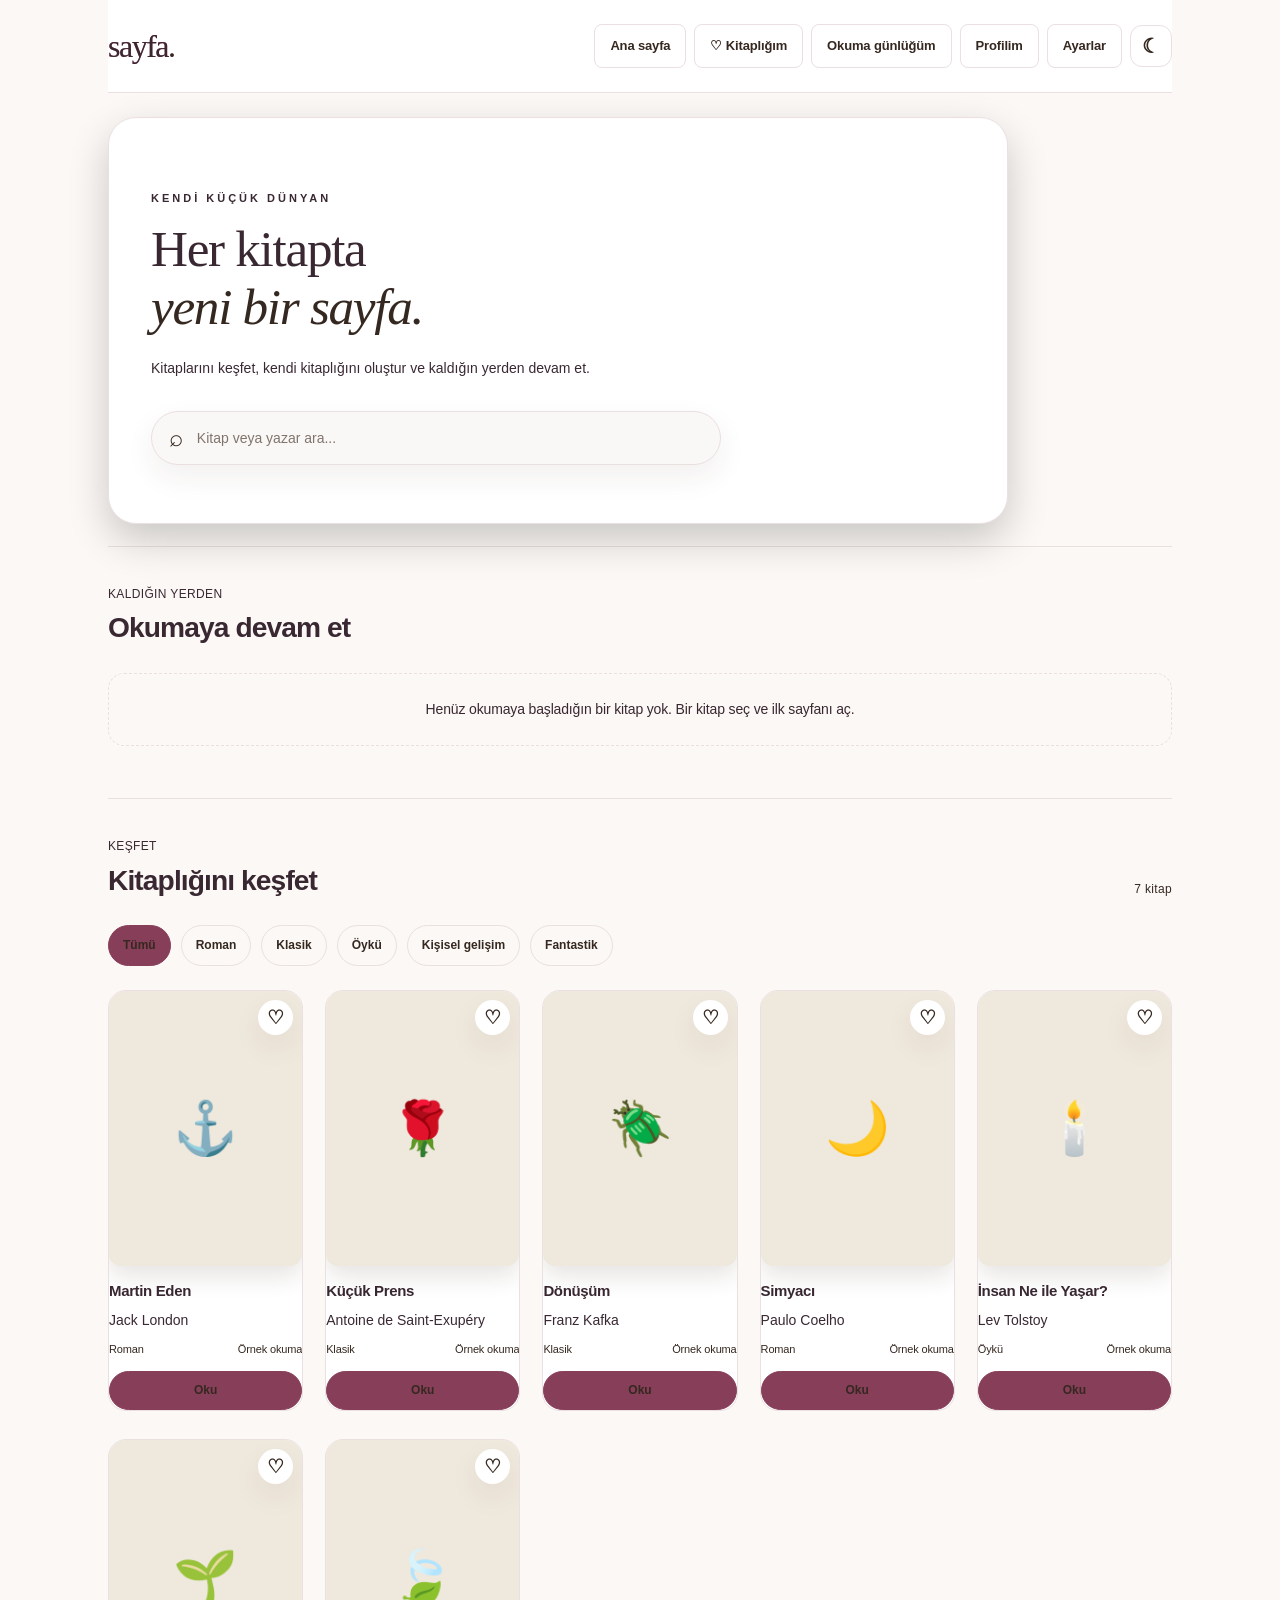
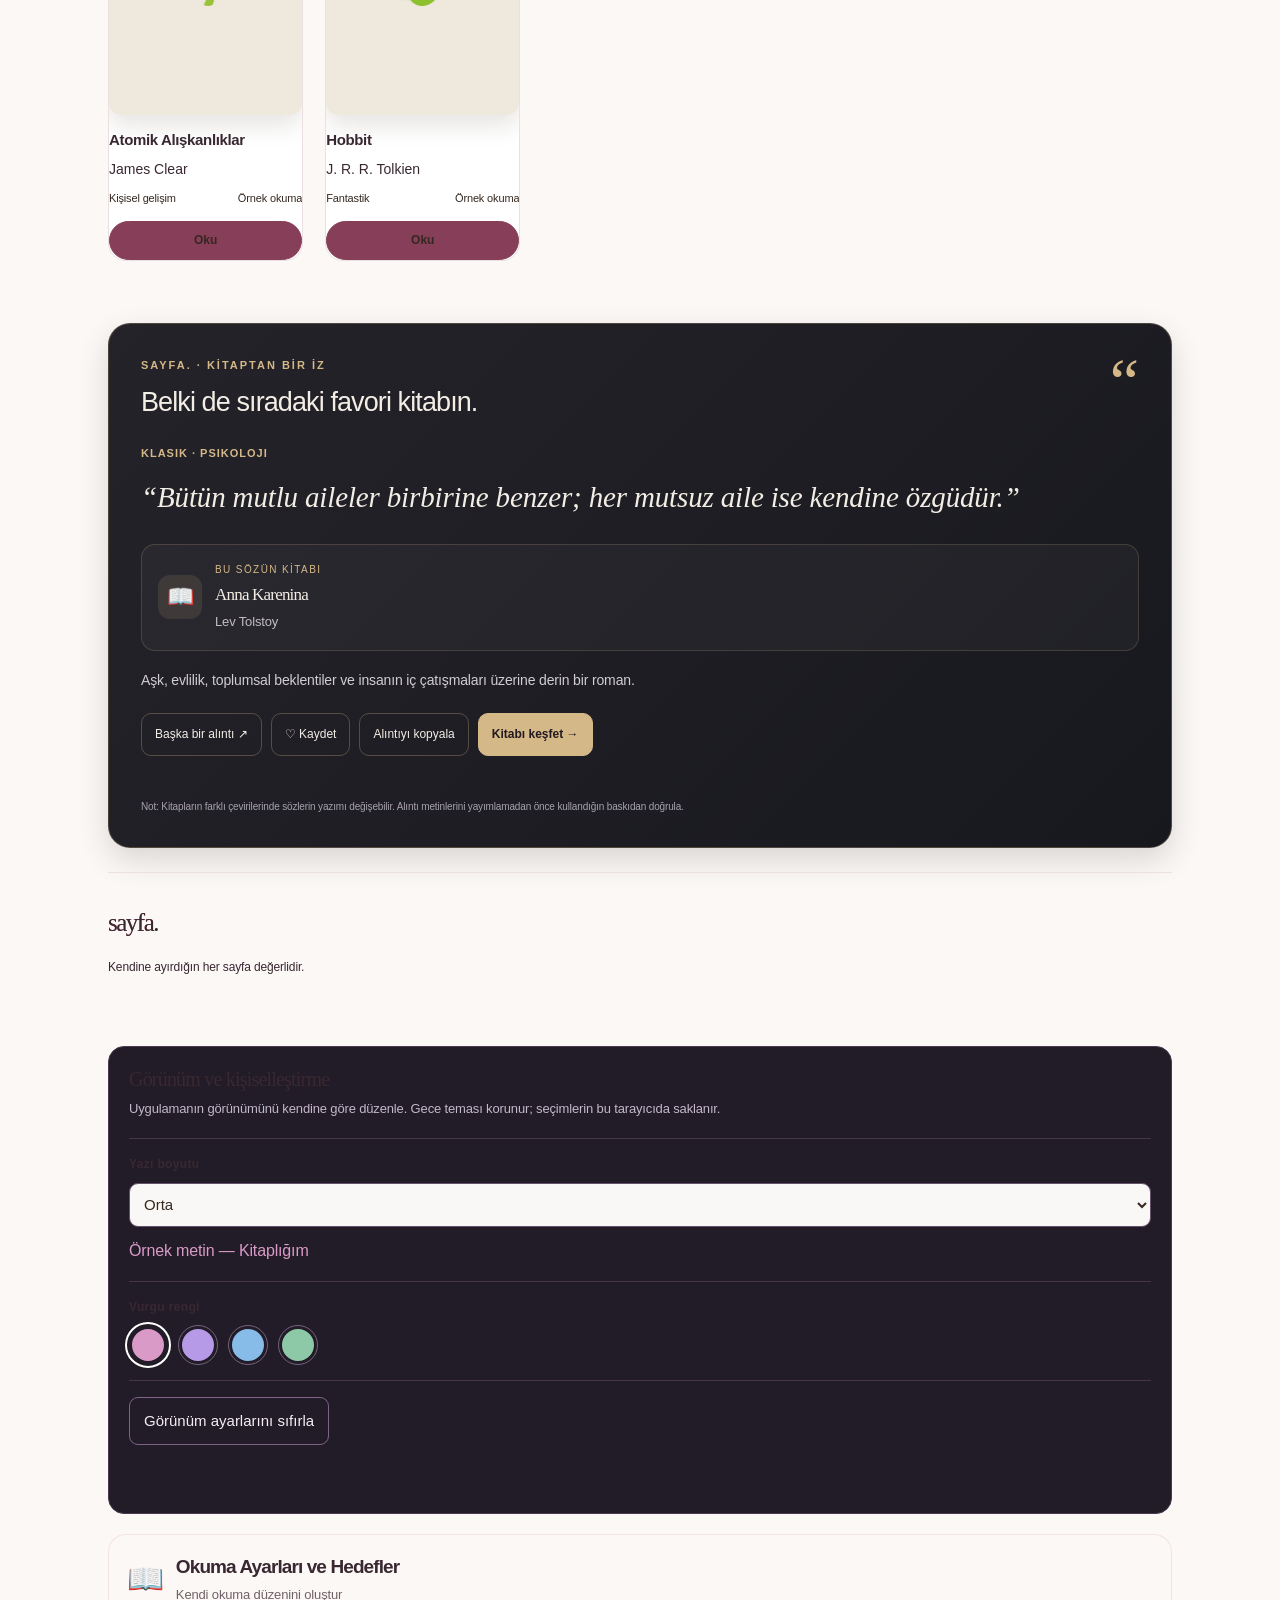
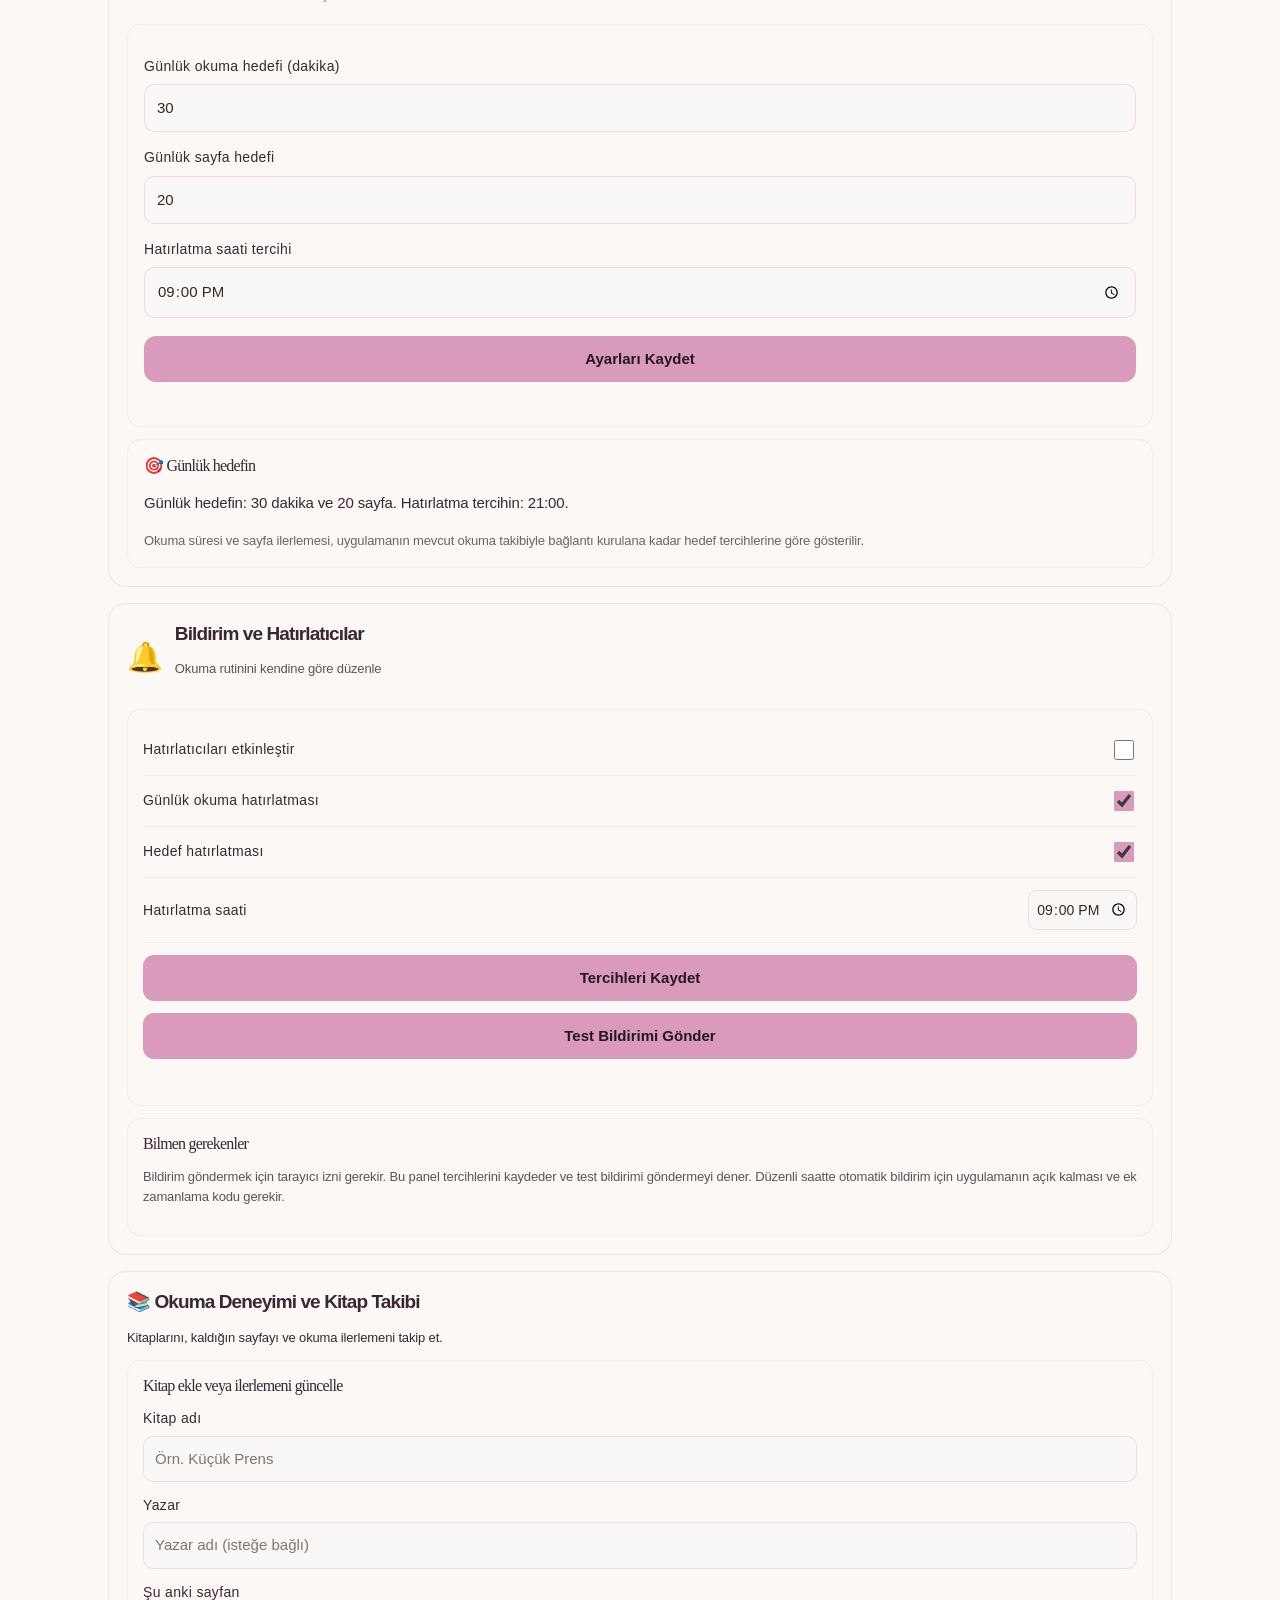
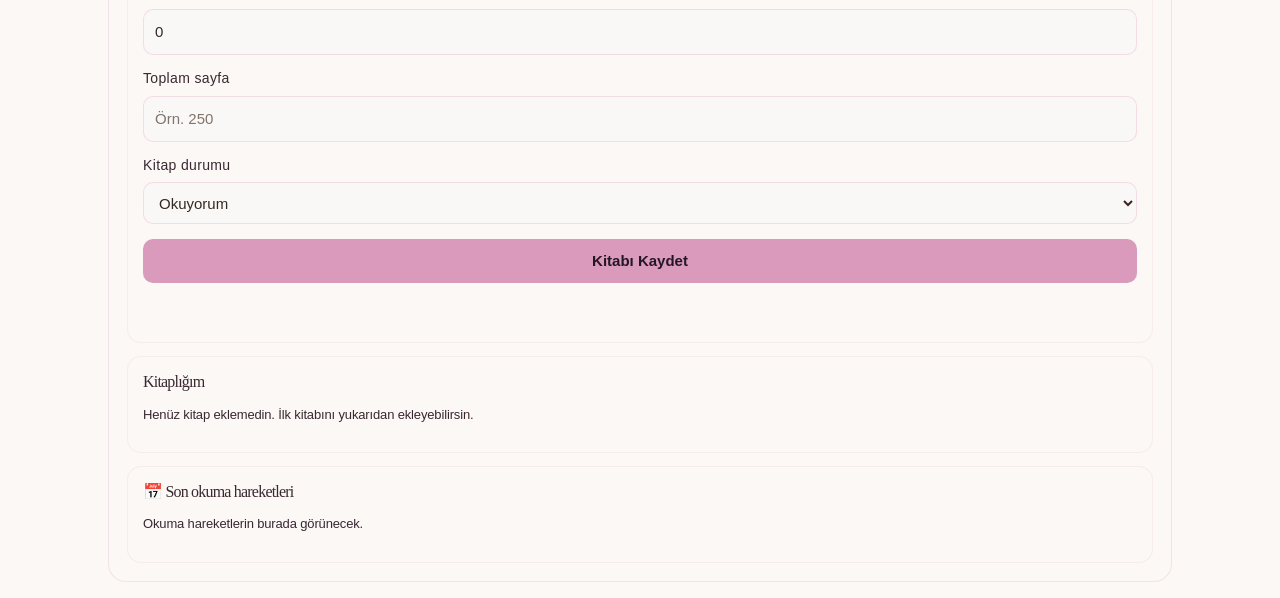
==== index.html @ 79b7ca57 "Add files via upload" ====
<!DOCTYPE html>
<html lang="en">

  <head>
    <meta charset="UTF-8">
    <title>Untitled</title>
    <link rel="stylesheet" href="./style.css">

  </head>
    
  <body>
  <div class="app">
  <header class="topbar">
    <a class="logo" href="#" onclick="showHome(); return false;">sayfa<span>.</span></a>
    
<div class="header-actions">
  <button id="homeTab" class="nav-btn" type="button">Ana sayfa</button>
  <button id="savedTab" class="nav-btn" type="button">♡ Kitaplığım</button>
  <button id="journalTab" class="nav-btn" type="button">Okuma günlüğüm</button>
  <button id="profileTab" class="nav-btn" type="button">Profilim</button>
  <button id="settingsTab" class="nav-btn" type="button">Ayarlar</button>
  <button id="themeToggle" class="icon-btn" type="button" aria-label="Tema değiştir">☾</button>
</div>

  </header>

  <main id="homeScreen">
    <section class="hero">
      <p class="eyebrow">KENDİ KÜÇÜK DÜNYAN</p>
      <h1>Her kitapta<br><span>yeni bir sayfa.</span></h1>
      <p class="hero-text">Kitaplarını keşfet, kendi kitaplığını oluştur ve kaldığın yerden devam et.</p>

      <div class="search-wrap">
        <span>⌕</span>
        <input id="searchInput" type="search" placeholder="Kitap veya yazar ara..." />
      </div>
    </section>

    <section id="continueSection" class="section">
      <div class="section-heading">
        <div>
          <p class="eyebrow">KALDIĞIN YERDEN</p>
          <h2>Okumaya devam et</h2>
        </div>
      </div>
      <div id="continueBooks" class="book-grid"></div>
      <p id="continueEmpty" class="empty-note">Henüz okumaya başladığın bir kitap yok. Bir kitap seç ve ilk sayfanı aç.</p>
    </section>

    <section id="addSection" class="section">
      <div class="section-heading">
        <div>
          <p class="eyebrow">SENİN KİTAPLIĞIN</p>
          <h2>Yeni kitap ekle</h2>
        </div>
      </div>

      <form id="addBookForm" class="add-form">
        <div class="form-row">
          <label>
            Kitap adı *
            <input id="bookTitle" name="title" required maxlength="120" placeholder="Örn. Küçük Prens" />
          </label>
          <label>
            Yazar *
            <input id="bookAuthor" name="author" required maxlength="100" placeholder="Yazarın adı" />
          </label>
        </div>

        <div class="form-row">
          <label>
            Tür
            <select id="bookCategory" name="category">
              <option value="Roman">Roman</option>
              <option value="Klasik">Klasik</option>
              <option value="Kişisel gelişim">Kişisel gelişim</option>
              <option value="Felsefe">Felsefe</option>
              <option value="Fantastik">Fantastik</option>
              <option value="Öykü">Öykü</option>
              <option value="Diğer">Diğer</option>
            </select>
          </label>
          <label>
            Kapak görseli bağlantısı (isteğe bağlı)
            <input id="bookCover" name="cover" type="url" placeholder="https://..." />
          </label>
        </div>

        <label class="file-label">
          Kitap dosyası (PDF veya EPUB)
          <input id="bookFile" name="file" type="file" accept=".pdf,.epub,application/pdf,application/epub+zip" />
          <span class="file-help">Dosya eklemezsen kitabı örnek okuma ekranıyla kullanabilirsin.</span>
        </label>

        <button class="primary-btn" type="submit">＋ Kitabımı ekle</button>
        <p id="formMessage" class="form-message" role="status"></p>
      </form>
    </section>

    <section class="section">
      <div class="section-heading">
        <div>
          <p class="eyebrow" id="catalogEyebrow">KEŞFET</p>
          <h2 id="catalogTitle">Kitaplığını keşfet</h2>
        </div>
        <span id="bookCount" class="count-label">0 kitap</span>
      </div>
      <div id="categories" class="category-list"></div>
      <div id="bookGrid" class="book-grid"></div>
      <p id="noResults" class="empty-note hidden">Bu aramaya uygun kitap bulamadım.</p>
    </section>
  </main>

  <section id="readerScreen" class="reader-screen hidden">
    <div class="reader-top">
      <button id="backHome" class="text-btn" type="button">← Kitaplığa dön</button>
      <button id="readerFavorite" class="icon-btn" type="button" aria-label="Favorilere ekle">♡</button>
    </div>

    <div class="reader-heading">
      <p id="readerAuthor" class="eyebrow"></p>
      <h1 id="readerTitle">Kitap adı</h1>
      <p id="readerStatus" class="reader-status">Okumaya hazırsın.</p>
    </div>

    <div id="sampleReader" class="sample-reader">
      <p class="eyebrow">OKUMA ALANI</p>
      <p id="sampleText">Kendi hikâyenin ilk sayfasına hoş geldin.</p>
    </div>

    <div id="pdfReader" class="pdf-reader hidden">
      <div class="pdf-toolbar">
        <button id="pdfPrev" class="reader-control" type="button">← Önceki</button>
        <span>Sayfa <strong id="pdfPageNumber">1</strong> / <strong id="pdfPageTotal">1</strong></span>
        <button id="pdfNext" class="reader-control" type="button">Sonraki →</button>
      </div>
      <div id="pdfCanvasWrap" class="pdf-canvas-wrap">
        <canvas id="pdfCanvas"></canvas>
      </div>
    </div>

    <div id="epubReader" class="epub-reader hidden">
      <div id="epubViewer"></div>
      <div class="epub-controls">
        <button id="epubPrev" class="reader-control" type="button">← Önceki</button>
        <button id="epubNext" class="reader-control" type="button">Sonraki →</button>
      </div>
    </div>

    <div id="sampleControls" class="sample-controls">
      <button id="samplePrev" class="reader-control" type="button">← Önceki sayfa</button>
      <span id="samplePageLabel">Sayfa 1</span>
      <button id="sampleNext" class="reader-control" type="button">Sonraki sayfa →</button>
    </div>

    <p class="reader-footnote">Okuma ilerlemen bu tarayıcıda otomatik kaydedilir.</p>
  </section>

  <footer class="footer">
    <a class="logo" href="#" onclick="showHome(); return false;">sayfa<span>.</span></a>
    <p>Kendine ayırdığın her sayfa değerlidir.</p>
  </footer>
</div>

<script src="https://cdnjs.cloudflare.com/ajax/libs/pdf.js/3.11.174/pdf.min.js"></script>
<script src="https://cdn.jsdelivr.net/npm/epubjs/dist/epub.min.js"></script>
    <script  src="./script.js"></script>

  </body>
  
</html>
---- style.css ----
:root {
  --bg: #f8f5ef;
  --surface: #fffdf9;
  --surface-alt: #efe8dd;
  --text: #342b26;
  --muted: #83766c;
  --accent: #9a6549;
  --accent-dark: #754831;
  --border: #e5dbcf;
  --shadow: 0 12px 30px rgba(66, 44, 30, .07);
}

body.dark {
  --bg: #211e1c;
  --surface: #2c2825;
  --surface-alt: #39322d;
  --text: #f4ece3;
  --muted: #b7a89b;
  --accent: #d5a17d;
  --accent-dark: #efc09c;
  --border: #494039;
  --shadow: 0 12px 30px rgba(0, 0, 0, .15);
}

* {
  box-sizing: border-box;
}

html {
  scroll-behavior: smooth;
}

body {
  margin: 0;
  background: var(--bg);
  color: var(--text);
  font-family: Inter, -apple-system, BlinkMacSystemFont, "Segoe UI", sans-serif;
  transition: background .2s, color .2s;
}

button, input, select {
  font: inherit;
}

button {
  cursor: pointer;
}

button:focus-visible, input:focus-visible, select:focus-visible {
  outline: 2px solid var(--accent);
  outline-offset: 3px;
}

.app {
  width: min(1120px, 100%);
  margin: 0 auto;
  padding: 0 28px;
}

.topbar {
  min-height: 82px;
  display: flex;
  justify-content: space-between;
  align-items: center;
  border-bottom: 1px solid var(--border);
}

.logo {
  color: var(--text);
  text-decoration: none;
  font-family: Georgia, serif;
  font-weight: 700;
  font-size: 31px;
  letter-spacing: -1.5px;
}

.logo span {
  color: var(--accent);
}

.header-actions {
  display: flex;
  align-items: center;
  gap: 10px;
}

.nav-btn, .icon-btn, .text-btn, .reader-control {
  border: 1px solid var(--border);
  color: var(--text);
  background: var(--surface);
  border-radius: 12px;
  padding: 10px 14px;
}

.icon-btn {
  width: 42px;
  height: 42px;
  padding: 0;
  font-size: 20px;
}

.hero {
  padding: 76px 0 46px;
  max-width: 720px;
}

.eyebrow {
  color: var(--accent);
  font-size: 11px;
  font-weight: 800;
  letter-spacing: 2px;
  margin: 0 0 12px;
}

.hero h1 {
  font-family: Georgia, "Times New Roman", serif;
  font-size: clamp(44px, 7vw, 76px);
  letter-spacing: -2.7px;
  line-height: 1.04;
  font-weight: 500;
  margin: 0;
}

.hero h1 span {
  color: var(--accent);
  font-style: italic;
}

.hero-text {
  max-width: 470px;
  color: var(--muted);
  line-height: 1.8;
  margin: 20px 0 26px;
}

.search-wrap {
  display: flex;
  align-items: center;
  gap: 12px;
  max-width: 540px;
  background: var(--surface);
  border: 1px solid var(--border);
  border-radius: 15px;
  padding: 0 17px;
  min-height: 54px;
  color: var(--accent);
  font-size: 24px;
}

.search-wrap input {
  width: 100%;
  background: transparent;
  border: 0;
  outline: none;
  color: var(--text);
  font-size: 14px;
}

.section {
  padding: 36px 0;
  border-top: 1px solid var(--border);
}

.section-heading {
  display: flex;
  justify-content: space-between;
  align-items: center;
  gap: 16px;
  margin-bottom: 22px;
}

.section-heading .eyebrow {
  margin-bottom: 6px;
}

h2 {
  font-family: Georgia, "Times New Roman", serif;
  font-weight: 500;
  font-size: clamp(25px, 4vw, 34px);
  margin: 0;
  letter-spacing: -.6px;
}

.count-label, .reader-status {
  color: var(--muted);
  font-size: 13px;
}

.add-form {
  padding: 24px;
  background: var(--surface);
  border: 1px solid var(--border);
  border-radius: 18px;
  display: grid;
  gap: 18px;
}

.form-row {
  display: grid;
  grid-template-columns: 1fr 1fr;
  gap: 16px;
}

.add-form label {
  display: grid;
  gap: 8px;
  color: var(--text);
  font-size: 13px;
  font-weight: 650;
}

.add-form input, .add-form select {
  width: 100%;
  min-width: 0;
  min-height: 45px;
  border: 1px solid var(--border);
  border-radius: 10px;
  background: var(--bg);
  color: var(--text);
  padding: 10px 12px;
}

.add-form input[type="file"] {
  padding: 8px;
}

.file-help {
  color: var(--muted);
  font-weight: 400;
  font-size: 12px;
}

.primary-btn {
  justify-self: start;
  border: 0;
  border-radius: 11px;
  background: var(--accent);
  color: #fff;
  font-weight: 700;
  padding: 13px 19px;
}

.primary-btn:hover {
  background: var(--accent-dark);
}

.form-message {
  color: var(--accent);
  font-size: 13px;
  margin: 0;
}

.category-list {
  display: flex;
  gap: 9px;
  flex-wrap: wrap;
  margin: 0 0 22px;
}

.category-chip {
  background: transparent;
  border: 1px solid var(--border);
  color: var(--muted);
  border-radius: 999px;
  padding: 9px 14px;
  font-size: 12px;
}

.category-chip.active {
  background: var(--accent);
  border-color: var(--accent);
  color: #fff;
}

.book-grid {
  display: grid;
  grid-template-columns: repeat(4, minmax(0, 1fr));
  gap: 22px 18px;
}

.book-card {
  min-width: 0;
  position: relative;
}

.book-cover {
  height: 230px;
  position: relative;
  overflow: hidden;
  border-radius: 13px;
  background: var(--surface-alt);
  box-shadow: var(--shadow);
  display: flex;
  align-items: center;
  justify-content: center;
  margin-bottom: 13px;
}

.book-cover img {
  width: 100%;
  height: 100%;
  object-fit: cover;
  display: block;
}

.cover-emoji {
  font-size: 52px;
}

.book-info h3 {
  font-family: Georgia, "Times New Roman", serif;
  font-size: 17px;
  line-height: 1.35;
  font-weight: 600;
  margin: 0 0 5px;
  overflow-wrap: anywhere;
}

.book-author {
  color: var(--muted);
  font-size: 12px;
  margin: 0 0 8px;
}

.book-meta {
  display: flex;
  justify-content: space-between;
  align-items: center;
  gap: 8px;
  color: var(--muted);
  font-size: 11px;
}

.book-actions {
  display: flex;
  gap: 7px;
  margin-top: 12px;
}

.small-btn {
  border: 1px solid var(--border);
  border-radius: 9px;
  background: var(--surface);
  color: var(--text);
  padding: 8px 10px;
  font-size: 12px;
}

.small-btn.read-btn {
  flex: 1;
  background: var(--accent);
  border-color: var(--accent);
  color: #fff;
}

.small-btn.delete-btn {
  color: #b34b43;
}

.favorite-btn {
  position: absolute;
  right: 9px;
  top: 9px;
  z-index: 1;
  border: 0;
  border-radius: 50%;
  background: var(--surface);
  color: var(--accent);
  width: 35px;
  height: 35px;
  font-size: 19px;
  box-shadow: var(--shadow);
}

.progress-track {
  height: 4px;
  background: var(--border);
  border-radius: 20px;
  overflow: hidden;
  margin-top: 10px;
}

.progress-fill {
  height: 100%;
  background: var(--accent);
  border-radius: inherit;
}

.empty-note {
  padding: 24px 0;
  color: var(--muted);
  font-size: 14px;
  line-height: 1.7;
}

.hidden {
  display: none !important;
}

.reader-screen {
  min-height: 65vh;
  padding: 26px 0 70px;
}

.reader-top {
  display: flex;
  justify-content: space-between;
  align-items: center;
}

.text-btn {
  font-size: 13px;
}

.reader-heading {
  text-align: center;
  padding: 45px 0 25px;
}

.reader-heading h1 {
  font-family: Georgia, "Times New Roman", serif;
  font-size: clamp(30px, 5vw, 48px);
  font-weight: 500;
  margin: 0 0 10px;
}

.sample-reader {
  max-width: 720px;
  min-height: 260px;
  margin: 0 auto;
  background: var(--surface);
  border: 1px solid var(--border);
  border-radius: 18px;
  padding: clamp(24px, 5vw, 52px);
  box-shadow: var(--shadow);
}

.sample-reader #sampleText {
  font-family: Georgia, "Times New Roman", serif;
  font-size: 19px;
  line-height: 2;
  white-space: pre-line;
}

.sample-controls, .pdf-toolbar, .epub-controls {
  display: flex;
  align-items: center;
  justify-content: center;
  gap: 14px;
  flex-wrap: wrap;
  margin: 22px auto;
}

.reader-control {
  font-size: 13px;
}

.reader-footnote {
  text-align: center;
  color: var(--muted);
  font-size: 12px;
  margin-top: 24px;
}

.pdf-reader, .epub-reader {
  max-width: 850px;
  margin: 0 auto;
}

.pdf-canvas-wrap {
  max-width: 100%;
  overflow: auto;
  padding: 18px;
  border-radius: 14px;
  border: 1px solid var(--border);
  background: var(--surface);
  text-align: center;
}

#pdfCanvas {
  max-width: 100%;
  height: auto;
}

#epubViewer {
  height: 68vh;
  min-height: 400px;
  background: var(--surface);
  border: 1px solid var(--border);
  border-radius: 14px;
  overflow: hidden;
}

.footer {
  border-top: 1px solid var(--border);
  padding: 28px 0 36px;
  margin-top: 20px;
}

.footer .logo {
  font-size: 25px;
}

.footer p {
  color: var(--muted);
  font-size: 12px;
}

@media (max-width: 850px) {
  .book-grid {
    grid-template-columns: repeat(3, minmax(0, 1fr));
  }

  .book-cover {
    height: 210px;
  }
}

@media (max-width: 600px) {
  .app {
    padding: 0 17px;
  }

  .topbar {
    min-height: 70px;
  }

  .logo {
    font-size: 28px;
  }

  .nav-btn {
    padding: 9px 11px;
    font-size: 12px;
  }

  .hero {
    padding: 54px 0 32px;
  }

  .hero h1 {
    letter-spacing: -1.6px;
  }

  .section {
    padding: 28px 0;
  }

  .book-grid {
    grid-template-columns: repeat(2, minmax(0, 1fr));
    gap: 20px 13px;
  }

  .book-cover {
    height: 220px;
  }

  .form-row {
    grid-template-columns: 1fr;
  }

  .add-form {
    padding: 17px;
  }

  .sample-controls {
    gap: 8px;
  }

  .reader-control {
    padding: 9px 10px;
  }
}

@media (max-width: 370px) {
  .book-cover {
    height: 185px;
  }

  .book-actions {
    flex-wrap: wrap;
  }
}

/* SAYFA. — Yeni özellikler */

.feature-panel {
  padding: 30px;
  margin: 18px 0 36px;
  background: var(--surface);
  border: 1px solid var(--border);
  border-radius: 20px;
  box-shadow: var(--shadow);
}

.feature-panel h2,
.feature-panel h3 {
  font-family: Georgia, "Times New Roman", serif;
  font-weight: 500;
}

.feature-panel h3 {
  margin: 0 0 14px;
  font-size: 23px;
}

.feature-grid {
  display: grid;
  grid-template-columns: repeat(4, minmax(0, 1fr));
  gap: 14px;
  margin: 22px 0;
}

.feature-stat {
  padding: 18px;
  border-radius: 14px;
  background: var(--surface-alt);
  min-width: 0;
}

.feature-stat strong {
  display: block;
  font-family: Georgia, serif;
  font-size: clamp(23px, 3vw, 34px);
  overflow-wrap: anywhere;
}

.feature-stat span {
  display: block;
  color: var(--muted);
  font-size: 12px;
  margin-top: 7px;
}

.feature-panel label {
  display: grid;
  gap: 8px;
  font-size: 13px;
  font-weight: 650;
  margin-bottom: 16px;
}

.feature-panel input:not([type="file"]),
.feature-panel select,
.feature-panel textarea {
  width: 100%;
  min-height: 44px;
  padding: 11px 12px;
  border: 1px solid var(--border);
  border-radius: 10px;
  background: var(--bg);
  color: var(--text);
  font: inherit;
}

.feature-panel textarea {
  min-height: 110px;
  resize: vertical;
  line-height: 1.7;
}

.feature-actions {
  display: flex;
  flex-wrap: wrap;
  gap: 10px;
  margin-top: 16px;
}

.feature-message {
  min-height: 20px;
  color: var(--accent);
  font-size: 13px;
}

.star-rating {
  display: flex;
  flex-wrap: wrap;
  gap: 7px;
}

.star-btn {
  border: 1px solid var(--border);
  border-radius: 10px;
  background: var(--bg);
  color: var(--muted);
  min-width: 43px;
  min-height: 43px;
  font-size: 23px;
}

.star-btn.active {
  color: #bd8644;
  background: var(--surface-alt);
  border-color: #bd8644;
}

.goal-row {
  display: flex;
  align-items: center;
  justify-content: space-between;
  gap: 15px;
  flex-wrap: wrap;
}

.goal-row label {
  flex: 1;
  min-width: 150px;
}

.goal-track {
  height: 10px;
  width: 100%;
  background: var(--border);
  border-radius: 20px;
  overflow: hidden;
  margin: 14px 0 8px;
}

.goal-fill {
  height: 100%;
  width: 0;
  background: var(--accent);
  border-radius: inherit;
  transition: width .25s ease;
}

.feature-divider {
  border: 0;
  border-top: 1px solid var(--border);
  margin: 28px 0;
}

.feature-small {
  color: var(--muted);
  font-size: 12px;
  line-height: 1.7;
}

@media (max-width: 700px) {
  .feature-panel {
    padding: 19px;
  }

  .feature-grid {
    grid-template-columns: repeat(2, minmax(0, 1fr));
  }
}

/* =====================================
   SAYFA. — YENİ MASAÜSTÜ TASARIMI
   ===================================== */

.topbar {
  gap: 24px;
  flex-wrap: wrap;
  padding: 18px 0;
}

.header-actions {
  display: flex;
  align-items: center;
  justify-content: flex-end;
  gap: 8px;
  flex-wrap: wrap;
}

.nav-btn {
  border-radius: 999px;
  transition: background .2s ease, transform .2s ease;
}

.nav-btn:hover,
.icon-btn:hover {
  transform: translateY(-2px);
}

.hero {
  padding: 82px 0 58px;
  max-width: 900px;
}

.hero h1 {
  font-size: clamp(44px, 6vw, 76px);
  line-height: 1.08;
  letter-spacing: -2.5px;
}

.hero-text {
  max-width: 560px;
  line-height: 1.8;
}

.search-wrap {
  max-width: 570px;
  margin-top: 30px;
  border-radius: 999px;
  box-shadow: var(--shadow);
}

.section {
  padding: 38px 0;
}

.section-heading {
  margin-bottom: 26px;
}

.section-heading h2 {
  font-size: clamp(25px, 3vw, 36px);
  letter-spacing: -.7px;
}

.book-grid {
  grid-template-columns: repeat(5, minmax(0, 1fr));
  gap: 28px 22px;
}

.book-card {
  min-width: 0;
  transition: transform .22s ease;
}

.book-card:hover {
  transform: translateY(-5px);
}

.book-cover {
  height: 275px;
  border-radius: 12px;
  overflow: hidden;
  box-shadow: 0 10px 25px rgba(50, 35, 20, .12);
}

.book-card h3 {
  margin-top: 14px;
  line-height: 1.45;
}

.feature-panel {
  margin-top: 30px;
  padding: 34px;
  border-radius: 22px;
}

.primary-btn,
.reader-control {
  transition: transform .2s ease, opacity .2s ease;
}

.primary-btn:hover,
.reader-control:hover {
  transform: translateY(-1px);
}

@media (max-width: 1050px) {
  .book-grid {
    grid-template-columns: repeat(4, minmax(0, 1fr));
  }

  .book-cover {
    height: 245px;
  }

  .header-actions {
    justify-content: flex-start;
  }
}

@media (max-width: 750px) {
  .book-grid {
    grid-template-columns: repeat(3, minmax(0, 1fr));
    gap: 22px 15px;
  }

  .book-cover {
    height: 220px;
  }

  .hero {
    padding-top: 55px;
  }
}

/* SAYFA. — MENÜ VE KİTAP KARTI DETAYLARI */

.header-actions .nav-btn {
  border: 1px solid var(--border);
  padding: 10px 15px;
  font-weight: 600;
}

.header-actions .nav-btn:focus-visible,
.header-actions .icon-btn:focus-visible {
  outline: 2px solid var(--accent);
  outline-offset: 3px;
}

.book-card {
  position: relative;
}

.book-cover {
  position: relative;
  transition: transform .25s ease, box-shadow .25s ease;
}

.book-card:hover .book-cover {
  transform: translateY(-3px);
  box-shadow: 0 15px 30px rgba(50, 35, 20, .18);
}

.book-actions {
  display: flex;
  flex-wrap: wrap;
  gap: 8px;
  margin-top: 12px;
}

.book-actions button {
  border-radius: 999px;
}

.category-list {
  display: flex;
  flex-wrap: wrap;
  gap: 10px;
  margin-bottom: 24px;
}

.category-list button {
  border-radius: 999px;
}

#profilePanel,
#settingsPanel,
#readingJournalPanel {
  max-width: 100%;
}

#profilePanel h2,
#settingsPanel h2,
#readingJournalPanel h2 {
  font-size: clamp(28px, 4vw, 40px);
  margin-bottom: 12px;
}

#settingsBackupArea {
  margin-top: 16px;
}

#settingsBackupArea > * {
  max-width: 100%;
}

@media (prefers-reduced-motion: reduce) {
  .book-card,
  .book-cover,
  .nav-btn,
  .icon-btn,
  .primary-btn,
  .reader-control {
    transition: none !important;
  }
}

/* SAYFA. — KARŞILAMA VE KEŞİF ALANI */

.hero {
  position: relative;
  isolation: isolate;
  padding: 72px 42px 58px;
  margin-top: 24px;
  margin-bottom: 22px;
  border-radius: 28px;
  background:
    radial-gradient(
      circle at 90% 15%,
      rgba(190, 151, 104, .18),
      transparent 35%
    ),
    linear-gradient(
      135deg,
      var(--surface),
      var(--bg)
    );
  border: 1px solid var(--border);
}

.hero .eyebrow {
  letter-spacing: 2.2px;
}

.hero h1 {
  max-width: 760px;
}

.hero-text {
  font-size: 16px;
}

.search-wrap {
  background: var(--bg);
  border: 1px solid var(--border);
}

.section-heading {
  display: flex;
  align-items: flex-end;
  justify-content: space-between;
  gap: 20px;
}

.count-label {
  color: var(--muted);
  font-size: 13px;
  white-space: nowrap;
}

.empty-note {
  padding: 24px;
  border: 1px dashed var(--border);
  border-radius: 16px;
  text-align: center;
  line-height: 1.7;
}

@media (max-width: 600px) {
  .hero {
    padding: 38px 22px;
    border-radius: 20px;
  }

  .section-heading {
    align-items: flex-start;
  }
}

/* SAYFA. — KİTAP KARTLARI */

.book-grid {
  gap: 28px 22px;
}

.book-card {
  overflow: hidden;
  border: 1px solid var(--border);
  border-radius: 18px;
  background: var(--surface);
  transition:
    transform 0.25s ease,
    box-shadow 0.25s ease;
}

.book-card:hover {
  transform: translateY(-5px);
  box-shadow: 0 14px 30px rgba(70, 48, 30, 0.10);
}

.book-cover {
  overflow: hidden;
  border-radius: 12px;
}

.book-card h3 {
  margin-top: 14px;
  line-height: 1.45;
  font-size: 16px;
}

.book-card p {
  line-height: 1.6;
}

@media (prefers-reduced-motion: reduce) {
  .book-card {
    transition: none;
  }

  .book-card:hover {
    transform: none;
  }
}

/* SAYFA. — KOYU VE LÜKS TASARIM */

:root {
  --bg: #151412;
  --surface: #211e1a;
  --border: #3b332b;
  --text: #f3eadc;
  --muted: #b5a797;
  --accent: #c5a36b;
}

body {
  background: var(--bg);
  color: var(--text);
}

.topbar {
  background: rgba(21, 20, 18, 0.96);
  border-bottom: 1px solid var(--border);
}

.nav-btn {
  color: var(--muted);
  border-radius: 10px;
  transition: background 0.2s ease, color 0.2s ease;
}

.nav-btn:hover,
.nav-btn.active {
  background: #30271e;
  color: var(--accent);
}

.hero {
  background:
    radial-gradient(
      circle at 90% 10%,
      rgba(197, 163, 107, 0.12),
      transparent 38%
    ),
    linear-gradient(135deg, #211e1a, #181614);
  border: 1px solid var(--border);
}

.hero h1,
.section h2,
.section-heading h2 {
  color: var(--text);
}

.search-wrap {
  background: #171512;
  border-color: var(--border);
}

input,
textarea,
select {
  background-color: #211e1a;
  color: var(--text);
  border-color: var(--border);
}

.book-card,
.feature-panel,
#profilePanel,
#settingsPanel {
  background: var(--surface);
  color: var(--text);
  border-color: var(--border);
}

.book-card:hover {
  border-color: rgba(197, 163, 107, 0.6);
  box-shadow: 0 12px 28px rgba(0, 0, 0, 0.25);
}

button.primary-btn,
.primary-btn {
  background: var(--accent);
  color: #19140e;
  border-color: var(--accent);
}

button.primary-btn:hover,
.primary-btn:hover {
  background: #d6b982;
}

footer {
  border-color: var(--border);
  color: var(--muted);
}

/* SAYFA. — MODERN EDITORIAL TYPOGRAPHY */

@import url('https://fonts.googleapis.com/css2?family=DM+Sans:wght@400;500;600;700&family=Playfair+Display:wght@400;500;600&display=swap');

body,
button,
input,
textarea,
select {
  font-family: 'DM Sans', sans-serif;
  letter-spacing: -0.2px;
  -webkit-font-smoothing: antialiased;
}

body {
  font-size: 14px;
  line-height: 1.7;
}

h1,
h2,
h3,
h4,
.hero h1,
.section h2,
.section-heading h2 {
  font-family: 'Playfair Display', Georgia, serif;
  font-weight: 500;
  letter-spacing: -0.8px;
  line-height: 1.2;
}

.hero h1 {
  font-size: clamp(38px, 4vw, 58px);
  max-width: 700px;
}

.hero .eyebrow {
  font-family: 'DM Sans', sans-serif;
  font-size: 11px;
  font-weight: 600;
  letter-spacing: 3px;
  text-transform: uppercase;
}

.section-heading h2,
.section h2 {
  font-size: 29px;
}

.book-card h3 {
  font-family: 'DM Sans', sans-serif;
  font-size: 14px;
  font-weight: 600;
  letter-spacing: -0.3px;
  line-height: 1.5;
}

.book-card p {
  font-size: 12px;
  color: var(--muted);
  line-height: 1.7;
}

.nav-btn,
button,
.primary-btn {
  font-family: 'DM Sans', sans-serif;
  font-size: 12px;
  font-weight: 500;
  letter-spacing: 0.1px;
}

input,
textarea,
select {
  font-size: 13px;
  letter-spacing: 0;
}

::selection {
  background: #c5a36b;
  color: #171512;
}

/* SAYFA. — PREMIUM NAVIGATION */

.topbar {
  padding: 18px 0;
  background: rgba(21, 20, 18, 0.94);
  border-bottom: 1px solid rgba(197, 163, 107, 0.16);
  backdrop-filter: blur(18px);
}

.header-actions {
  display: flex;
  align-items: center;
  gap: 8px;
}

.nav-btn {
  position: relative;
  padding: 10px 14px;
  border: 1px solid transparent;
  border-radius: 8px;
  color: #b5a797;
  background: transparent;
  font-size: 12px;
  font-weight: 500;
  letter-spacing: 0.2px;
  transition: all 0.2s ease;
}

.nav-btn:hover {
  color: #f3eadc;
  background: rgba(197, 163, 107, 0.07);
}

.nav-btn.active {
  color: #d5b77f;
  background: rgba(197, 163, 107, 0.08);
  border-color: rgba(197, 163, 107, 0.2);
}

.logo {
  color: #f3eadc;
  font-family: 'Playfair Display', Georgia, serif;
  font-size: 32px;
  font-weight: 500;
  letter-spacing: -1.5px;
}

@media (max-width: 760px) {
  .header-actions {
    flex-wrap: wrap;
    gap: 5px;
  }

  .nav-btn {
    padding: 8px 10px;
    font-size: 11px;
  }
}

/* SAYFA. — METALLIC BURGUNDY */

:root {
  --bg: #100e10;
  --surface: #1c171a;
  --border: #493039;
  --text: #f5edf0;
  --muted: #b9a5ac;
  --accent: #a52d50;
}

/* Genel arka plan */
body {
  background: #100e10;
  color: #f5edf0;
}

/* Üst menü */
.topbar {
  background: rgba(16, 14, 16, 0.96);
  border-bottom: 1px solid #493039;
}

.nav-btn {
  color: #b9a5ac;
}

.nav-btn:hover,
.nav-btn.active {
  color: #f0a4ba;
  background: linear-gradient(
    120deg,
    rgba(105, 25, 51, 0.35),
    rgba(165, 45, 80, 0.10),
    rgba(75, 20, 40, 0.25)
  );
  border-color: rgba(220, 115, 149, 0.35);
}

/* Metalik bordo logo */
.logo {
  background: linear-gradient(
    115deg,
    #f8dbe4 0%,
    #bd5878 22%,
    #f5b4c8 42%,
    #8f1f43 62%,
    #e99ab3 82%,
    #f8dbe4 100%
  );
  -webkit-background-clip: text;
  background-clip: text;
  color: transparent;
}

/* Karşılama alanı */
.hero {
  background:
    radial-gradient(
      ellipse at 88% 8%,
      rgba(190, 58, 97, 0.20),
      transparent 38%
    ),
    linear-gradient(
      125deg,
      #21171c 0%,
      #2a1820 34%,
      #131012 70%,
      #24151c 100%
    );
  border: 1px solid #59303e;
  box-shadow:
    inset 0 1px 0 rgba(255, 220, 232, 0.07),
    0 16px 40px rgba(0, 0, 0, 0.2);
}

.hero h1,
.section h2,
.section-heading h2 {
  color: #f5edf0;
}

/* Metalik geçişli butonlar */
.primary-btn,
button.primary-btn {
  background: linear-gradient(
    120deg,
    #68172f 0%,
    #a52d50 20%,
    #ed9bb5 42%,
    #b53b61 56%,
    #7e1d3c 78%,
    #4b1026 100%
  );
  color: #fff7fa;
  border: 1px solid rgba(245, 180, 200, 0.55);
  box-shadow:
    inset 0 1px 1px rgba(255, 255, 255, 0.24),
    0 4px 18px rgba(165, 45, 80, 0.16);
  transition: all 0.25s ease;
}

.primary-btn:hover,
button.primary-btn:hover {
  filter: brightness(1.13);
  box-shadow: 0 6px 24px rgba(190, 58, 97, 0.28);
  transform: translateY(-1px);
}

/* Kitap kartları ve paneller */
.book-card,
.feature-panel,
#profilePanel,
#settingsPanel {
  background: #1c171a;
  color: #f5edf0;
  border-color: #493039;
}

.book-card {
  transition:
    border-color 0.25s ease,
    box-shadow 0.25s ease,
    transform 0.25s ease;
}

.book-card:hover {
  border-color: #bd5878;
  box-shadow: 0 12px 30px rgba(0, 0, 0, 0.3);
  transform: translateY(-4px);
}

/* Arama ve giriş alanları */
.search-wrap,
input,
textarea,
select {
  background-color: #171216;
  color: #f5edf0;
  border-color: #493039;
}

.search-wrap:focus-within {
  border-color: #bd5878;
  box-shadow: 0 0 0 3px rgba(189, 88, 120, 0.12);
}

input::placeholder,
textarea::placeholder {
  color: #a58e97;
}

/* Seçili metin ve bağlantılar */
::selection {
  background: #a52d50;
  color: #ffffff;
}

a {
  color: #ed9bb5;
}

footer {
  color: #b9a5ac;
  border-color: #493039;
}

@media (prefers-reduced-motion: reduce) {
  .primary-btn,
  button.primary-btn,
  .book-card {
    transition: none;
  }

  .primary-btn:hover,
  button.primary-btn:hover,
  .book-card:hover {
    transform: none;
  }
}

/* SAYFA. — PREMIUM TYPOGRAPHY */

@import url('https://fonts.googleapis.com/css2?family=DM+Sans:wght@400;500;600;700&family=Manrope:wght@400;500;600;700;800&family=Playfair+Display:wght@400;500;600&display=swap');

/* Genel metinler */
body,
button,
input,
textarea,
select {
  font-family: 'DM Sans', sans-serif;
  -webkit-font-smoothing: antialiased;
  -moz-osx-font-smoothing: grayscale;
  text-rendering: optimizeLegibility;
}

body {
  font-size: 15px;
  line-height: 1.75;
  letter-spacing: -0.15px;
}

/* Ana başlıklar */
.hero h1 {
  font-family: 'Playfair Display', Georgia, serif;
  font-size: clamp(40px, 4vw, 60px);
  font-weight: 500;
  line-height: 1.14;
  letter-spacing: -1.3px;
}

/* Bölüm başlıkları */
h2,
.section h2,
.section-heading h2 {
  font-family: 'Manrope', sans-serif;
  font-size: clamp(23px, 2.2vw, 30px);
  font-weight: 700;
  line-height: 1.3;
  letter-spacing: -0.9px;
}

/* Kitap adları */
.book-card h3 {
  font-family: 'Manrope', sans-serif;
  font-size: 15px;
  font-weight: 700;
  line-height: 1.5;
  letter-spacing: -0.35px;
}

/* Açıklamalar ve yazar isimleri */
.book-card p,
.hero-text {
  font-family: 'DM Sans', sans-serif;
  font-size: 14px;
  font-weight: 400;
  line-height: 1.75;
  letter-spacing: 0;
}

/* Üst menü */
.nav-btn {
  font-family: 'Manrope', sans-serif;
  font-size: 13px;
  font-weight: 600;
  letter-spacing: -0.15px;
}

/* Küçük açıklamalar ve etiketler */
.eyebrow,
.count-label,
label,
.caption {
  font-family: 'DM Sans', sans-serif;
  font-size: 12px;
  font-weight: 500;
  line-height: 1.6;
  letter-spacing: 0.35px;
}

/* Butonlar */
button,
.primary-btn {
  font-family: 'Manrope', sans-serif;
  font-size: 13px;
  font-weight: 700;
  letter-spacing: 0;
}

/* Form yazıları */
input,
textarea,
select {
  font-family: 'DM Sans', sans-serif;
  font-size: 14px;
  line-height: 1.6;
}

/* Mobilde okunabilirlik */
@media (max-width: 600px) {
  .hero h1 {
    font-size: 36px;
    letter-spacing: -0.8px;
  }

  .section h2,
  .section-heading h2 {
    font-size: 23px;
  }

  .book-card h3 {
    font-size: 14px;
  }
}

/* SADECE GÜNDÜZ TEMASI */
body:not(.dark-mode):not(.dark):not([data-theme="dark"]) {
  --bg: #ffffff;
  --surface: #ffffff;
  --border: #e8e3df;
  --text: #352b27;
  --muted: #81746d;
  --accent: #795548;
  --page-bg: #ffffff;
  --panel-bg: #ffffff;
  --field-bg: #faf8f6;
  --heading: #352b27;

  background: #ffffff !important;
  color: #352b27;
}

body:not(.dark-mode):not(.dark):not([data-theme="dark"]) .topbar,
body:not(.dark-mode):not(.dark):not([data-theme="dark"]) .hero,
body:not(.dark-mode):not(.dark):not([data-theme="dark"]) .book-card,
body:not(.dark-mode):not(.dark):not([data-theme="dark"]) .feature-panel,
body:not(.dark-mode):not(.dark):not([data-theme="dark"]) #profilePanel,
body:not(.dark-mode):not(.dark):not([data-theme="dark"]) #settingsPanel,
body:not(.dark-mode):not(.dark):not([data-theme="dark"]) #readingJournalPanel {
  background-color: #ffffff !important;
  color: #352b27;
  border-color: #e8e3df;
}

body:not(.dark-mode):not(.dark):not([data-theme="dark"]) input,
body:not(.dark-mode):not(.dark):not([data-theme="dark"]) textarea,
body:not(.dark-mode):not(.dark):not([data-theme="dark"]) select,
body:not(.dark-mode):not(.dark):not([data-theme="dark"]) .search-wrap {
  background-color: #faf8f6 !important;
  color: #352b27;
  border-color: #e8e3df;
}

body:not(.dark-mode):not(.dark):not([data-theme="dark"]) input::placeholder,
body:not(.dark-mode):not(.dark):not([data-theme="dark"]) textarea::placeholder {
  color: #a39790;
}

body:not(.dark-mode):not(.dark):not([data-theme="dark"]) .book-card:hover {
  border-color: #b9a397;
  box-shadow: 0 8px 24px rgba(65, 45, 35, 0.09);
}

/* GÜNDÜZ TEMASI - YAZILARI OKUNAKLI YAP */
body:not(.dark-mode):not(.dark):not([data-theme="dark"]) {
  color: #352820 !important;
}

body:not(.dark-mode):not(.dark):not([data-theme="dark"]) h1,
body:not(.dark-mode):not(.dark):not([data-theme="dark"]) h2,
body:not(.dark-mode):not(.dark):not([data-theme="dark"]) h3,
body:not(.dark-mode):not(.dark):not([data-theme="dark"]) h4,
body:not(.dark-mode):not(.dark):not([data-theme="dark"]) p,
body:not(.dark-mode):not(.dark):not([data-theme="dark"]) span,
body:not(.dark-mode):not(.dark):not([data-theme="dark"]) label,
body:not(.dark-mode):not(.dark):not([data-theme="dark"]) a,
body:not(.dark-mode):not(.dark):not([data-theme="dark"]) li {
  color: #352820;
}

body:not(.dark-mode):not(.dark):not([data-theme="dark"]) button {
  color: #352820;
}

body:not(.dark-mode):not(.dark):not([data-theme="dark"]) input,
body:not(.dark-mode):not(.dark):not([data-theme="dark"]) textarea,
body:not(.dark-mode):not(.dark):not([data-theme="dark"]) select {
  color: #352820 !important;
  background-color: #faf8f6 !important;
}

body:not(.dark-mode):not(.dark):not([data-theme="dark"]) input::placeholder,
body:not(.dark-mode):not(.dark):not([data-theme="dark"]) textarea::placeholder {
  color: #81746d !important;
}

/* ==================================
   SAYFA - SON TEMA DÜZENLEMESİ
   ================================== */

/* GÜNDÜZ TEMASI */
body:not(.dark-mode):not(.dark):not([data-theme="dark"]) {
  --bg: #ffffff;
  --surface: #ffffff;
  --border: #e8dfd8;
  --text: #392d27;
  --muted: #786a62;
  --accent: #795548;
  --page-bg: #ffffff;
  --panel-bg: #faf7f4;
  --field-bg: #faf7f4;
  --heading: #392d27;

  background: var(--bg);
  color: var(--text);
}

/* GÜNDÜZ: PANELLER VE KARTLAR */
body:not(.dark-mode):not(.dark):not([data-theme="dark"]) .topbar,
body:not(.dark-mode):not(.dark):not([data-theme="dark"]) .hero,
body:not(.dark-mode):not(.dark):not([data-theme="dark"]) .book-card,
body:not(.dark-mode):not(.dark):not([data-theme="dark"]) .feature-panel,
body:not(.dark-mode):not(.dark):not([data-theme="dark"]) #profilePanel,
body:not(.dark-mode):not(.dark):not([data-theme="dark"]) #settingsPanel,
body:not(.dark-mode):not(.dark):not([data-theme="dark"]) #readingJournalPanel {
  background: var(--surface);
  color: var(--text);
  border-color: var(--border);
}

/* GÜNDÜZ: YAZILAR */
body:not(.dark-mode):not(.dark):not([data-theme="dark"]) h1,
body:not(.dark-mode):not(.dark):not([data-theme="dark"]) h2,
body:not(.dark-mode):not(.dark):not([data-theme="dark"]) h3,
body:not(.dark-mode):not(.dark):not([data-theme="dark"]) h4,
body:not(.dark-mode):not(.dark):not([data-theme="dark"]) p,
body:not(.dark-mode):not(.dark):not([data-theme="dark"]) label,
body:not(.dark-mode):not(.dark):not([data-theme="dark"]) a,
body:not(.dark-mode):not(.dark):not([data-theme="dark"]) li {
  color: var(--text);
}

body:not(.dark-mode):not(.dark):not([data-theme="dark"]) .muted,
body:not(.dark-mode):not(.dark):not([data-theme="dark"]) small {
  color: var(--muted);
}

/* GÜNDÜZ: ARAMA VE FORM ALANLARI */
body:not(.dark-mode):not(.dark):not([data-theme="dark"]) .search-wrap,
body:not(.dark-mode):not(.dark):not([data-theme="dark"]) input,
body:not(.dark-mode):not(.dark):not([data-theme="dark"]) textarea,
body:not(.dark-mode):not(.dark):not([data-theme="dark"]) select {
  background: var(--field-bg);
  color: var(--text);
  border-color: var(--border);
}

body:not(.dark-mode):not(.dark):not([data-theme="dark"]) input::placeholder,
body:not(.dark-mode):not(.dark):not([data-theme="dark"]) textarea::placeholder {
  color: var(--muted);
}

/* GECE TEMASI */
body.dark-mode,
body.dark,
body[data-theme="dark"] {
  --bg: #29211f;
  --surface: #382c29;
  --border: #55423b;
  --text: #f5ede8;
  --muted: #c0aaa0;
  --accent: #c5a39a;
  --page-bg: #29211f;
  --panel-bg: #382c29;
  --field-bg: #302522;
  --heading: #fff7f1;

  background: var(--bg);
  color: var(--text);
}

/* GECE: TÜM ANA ALANLAR */
body.dark-mode .topbar,
body.dark .topbar,
body[data-theme="dark"] .topbar,
body.dark-mode .hero,
body.dark .hero,
body[data-theme="dark"] .hero,
body.dark-mode .book-card,
body.dark .book-card,
body[data-theme="dark"] .book-card,
body.dark-mode .feature-panel,
body.dark .feature-panel,
body[data-theme="dark"] .feature-panel,
body.dark-mode #profilePanel,
body.dark #profilePanel,
body[data-theme="dark"] #profilePanel,
body.dark-mode #settingsPanel,
body.dark #settingsPanel,
body[data-theme="dark"] #settingsPanel,
body.dark-mode #readingJournalPanel,
body.dark #readingJournalPanel,
body[data-theme="dark"] #readingJournalPanel {
  background: var(--surface);
  color: var(--text);
  border-color: var(--border);
}

/* GECE: BAŞLIKLAR VE METİNLER */
body.dark-mode h1,
body.dark-mode h2,
body.dark-mode h3,
body.dark-mode h4,
body.dark-mode p,
body.dark-mode label,
body.dark-mode a,
body.dark-mode li,
body.dark h1,
body.dark h2,
body.dark h3,
body.dark h4,
body.dark p,
body.dark label,
body.dark a,
body.dark li,
body[data-theme="dark"] h1,
body[data-theme="dark"] h2,
body[data-theme="dark"] h3,
body[data-theme="dark"] h4,
body[data-theme="dark"] p,
body[data-theme="dark"] label,
body[data-theme="dark"] a,
body[data-theme="dark"] li {
  color: var(--text);
}

/* GECE: ARAMA VE FORM ALANLARI */
body.dark-mode .search-wrap,
body.dark-mode input,
body.dark-mode textarea,
body.dark-mode select,
body.dark .search-wrap,
body.dark input,
body.dark textarea,
body.dark select,
body[data-theme="dark"] .search-wrap,
body[data-theme="dark"] input,
body[data-theme="dark"] textarea,
body[data-theme="dark"] select {
  background: var(--field-bg);
  color: var(--text);
  border-color: var(--border);
}

body.dark-mode input::placeholder,
body.dark-mode textarea::placeholder,
body.dark input::placeholder,
body.dark textarea::placeholder,
body[data-theme="dark"] input::placeholder,
body[data-theme="dark"] textarea::placeholder {
  color: var(--muted);
}

/* ORTAK: KART HOVER */
.book-card:hover {
  border-color: var(--accent);
  transition: border-color 0.25s ease, box-shadow 0.25s ease,
    transform 0.25s ease;
}

/* SAYFA — YENİ RENK PALETİ */

/* GÜNDÜZ: FİLDİŞİ + BORDO */
body:not(.dark-mode):not(.dark):not([data-theme="dark"]) {
  --bg: #fbf8f5;
  --surface: #ffffff;
  --border: #eadfe1;
  --text: #392832;
  --muted: #82717b;
  --accent: #873e59;
  --page-bg: #fbf8f5;
  --panel-bg: #ffffff;
  --field-bg: #f8f3f4;
  --heading: #392832;

  background: var(--bg) !important;
  color: var(--text) !important;
}

/* GÜNDÜZ KARTLARI */
body:not(.dark-mode):not(.dark):not([data-theme="dark"]) .topbar,
body:not(.dark-mode):not(.dark):not([data-theme="dark"]) .hero,
body:not(.dark-mode):not(.dark):not([data-theme="dark"]) .book-card,
body:not(.dark-mode):not(.dark):not([data-theme="dark"]) .feature-panel,
body:not(.dark-mode):not(.dark):not([data-theme="dark"]) #profilePanel,
body:not(.dark-mode):not(.dark):not([data-theme="dark"]) #settingsPanel,
body:not(.dark-mode):not(.dark):not([data-theme="dark"]) #readingJournalPanel {
  background: var(--surface) !important;
  color: var(--text) !important;
  border-color: var(--border) !important;
}

/* GECE: MÜRDÜM-KAHVE + PUDRA */
body.dark-mode,
body.dark,
body[data-theme="dark"] {
  --bg: #211a20;
  --surface: #30242e;
  --border: #4b3747;
  --text: #f7edf2;
  --muted: #c4aab9;
  --accent: #d5a0b8;
  --page-bg: #211a20;
  --panel-bg: #30242e;
  --field-bg: #281f27;
  --heading: #fff5fa;

  background: var(--bg) !important;
  color: var(--text) !important;
}

/* GECE KARTLARI */
body.dark-mode .topbar,
body.dark-mode .hero,
body.dark-mode .book-card,
body.dark-mode .feature-panel,
body.dark-mode #profilePanel,
body.dark-mode #settingsPanel,
body.dark-mode #readingJournalPanel,
body.dark .topbar,
body.dark .hero,
body.dark .book-card,
body.dark .feature-panel,
body.dark #profilePanel,
body.dark #settingsPanel,
body.dark #readingJournalPanel,
body[data-theme="dark"] .topbar,
body[data-theme="dark"] .hero,
body[data-theme="dark"] .book-card,
body[data-theme="dark"] .feature-panel,
body[data-theme="dark"] #profilePanel,
body[data-theme="dark"] #settingsPanel,
body[data-theme="dark"] #readingJournalPanel {
  background: var(--surface) !important;
  color: var(--text) !important;
  border-color: var(--border) !important;
}

/* HER İKİ TEMADA FORM ALANLARI */
body input,
body textarea,
body select,
body .search-wrap {
  background-color: var(--field-bg);
  color: var(--text);
  border-color: var(--border);
}

body input::placeholder,
body textarea::placeholder {
  color: var(--muted);
}

/* HER İKİ TEMADA KART ETKİSİ */
.book-card {
  transition: border-color 0.25s ease,
    box-shadow 0.25s ease,
    transform 0.25s ease;
}

.book-card:hover {
  border-color: var(--accent);
  box-shadow: 0 10px 26px rgba(50, 25, 40, 0.10);
  transform: translateY(-3px);
}


/* ==========================================
   SAYFA. — GELİŞMİŞ KİŞİSEL PROFİL
   Yalnızca gece teması
   ========================================== */

.profile-identity {
  display: flex;
  align-items: center;
  gap: 18px;
  padding: 24px;
  margin-bottom: 22px;
  background: linear-gradient(135deg, #39202f, #211923);
  border: 1px solid #694052;
  border-radius: 22px;
}

.profile-avatar-wrap {
  flex-shrink: 0;
  position: relative;
}

.profile-avatar {
  width: 92px;
  height: 92px;
  display: flex;
  align-items: center;
  justify-content: center;
  overflow: hidden;
  border-radius: 50%;
  border: 2px solid #a66b86;
  background: #583348;
  color: #fff0f5;
  font-size: 30px;
  font-weight: 700;
}

.profile-avatar img {
  width: 100%;
  height: 100%;
  object-fit: cover;
}

.profile-identity-content {
  flex: 1;
  min-width: 0;
}

.profile-identity-content h2 {
  margin: 0 0 8px;
  color: #f8eaf1;
  font-size: 23px;
}

.profile-identity-content p {
  margin: 0;
  color: #cdb8c7;
  line-height: 1.6;
  overflow-wrap: anywhere;
}

.profile-edit-form {
  display: grid;
  gap: 14px;
  margin-bottom: 24px;
  padding: 20px;
  background: #211a24;
  border: 1px solid #493444;
  border-radius: 18px;
}

.profile-edit-form label {
  display: grid;
  gap: 7px;
  color: #e9d7e2;
  font-size: 13px;
}

.profile-edit-form input,
.profile-edit-form textarea {
  width: 100%;
  box-sizing: border-box;
  padding: 12px 14px;
  border: 1px solid #654357;
  border-radius: 12px;
  background: #17131b;
  color: #f7eaf2;
  font: inherit;
}

.profile-edit-form textarea {
  min-height: 85px;
  resize: vertical;
}

.profile-edit-form input:focus,
.profile-edit-form textarea:focus {
  outline: 2px solid #a66b86;
  outline-offset: 2px;
}

.profile-photo-label {
  display: inline-flex !important;
  width: fit-content;
  padding: 10px 14px;
  border: 1px solid #82516b;
  border-radius: 12px;
  background: #392333;
  color: #f8eaf1 !important;
  cursor: pointer;
}

.profile-photo-label input {
  display: none;
}

.profile-extra-section {
  margin-top: 25px;
  padding: 22px;
  border: 1px solid #493444;
  border-radius: 20px;
  background: #211a24;
}

.profile-extra-section h3 {
  margin: 0 0 16px;
  color: #f5e6ee;
}

.profile-extra-list {
  display: grid;
  gap: 10px;
}

.profile-extra-item {
  display: flex;
  align-items: center;
  gap: 12px;
  min-width: 0;
  padding: 13px;
  border: 1px solid #44313f;
  border-radius: 13px;
  background: #19151d;
}

.profile-extra-item .profile-item-emoji {
  flex-shrink: 0;
  font-size: 23px;
}

.profile-extra-item .profile-item-copy {
  flex: 1;
  min-width: 0;
}

.profile-extra-item strong {
  display: block;
  color: #f3e5ed;
  overflow-wrap: anywhere;
}

.profile-extra-item small {
  display: block;
  margin-top: 4px;
  color: #bda9ba;
  line-height: 1.5;
}

.profile-achievement {
  display: flex;
  align-items: center;
  gap: 12px;
  padding: 13px;
  border-radius: 13px;
  border: 1px solid #493444;
  background: #19151d;
}

.profile-achievement.unlocked {
  border-color: #8d5b70;
  background: linear-gradient(135deg, #392333, #241b28);
}

.profile-achievement.locked {
  opacity: 0.55;
}

.profile-achievement .achievement-icon {
  font-size: 25px;
}

.profile-empty {
  padding: 16px;
  color: #bda9ba;
  line-height: 1.7;
  border: 1px dashed #654357;
  border-radius: 13px;
}

.profile-progress {
  height: 6px;
  margin-top: 8px;
  overflow: hidden;
  border-radius: 20px;
  background: #44313f;
}

.profile-progress span {
  display: block;
  height: 100%;
  border-radius: inherit;
  background: linear-gradient(90deg, #8d4c70, #c18aa5);
}

.profile-message {
  min-height: 20px;
  color: #d4a9bd;
  font-size: 13px;
}

@media (max-width: 520px) {
  .profile-identity {
    align-items: flex-start;
    padding: 17px;
    gap: 13px;
  }

  .profile-avatar {
    width: 70px;
    height: 70px;
    font-size: 24px;
  }

  .profile-identity-content h2 {
    font-size: 19px;
  }

  .profile-extra-section {
    padding: 15px;
  }
}
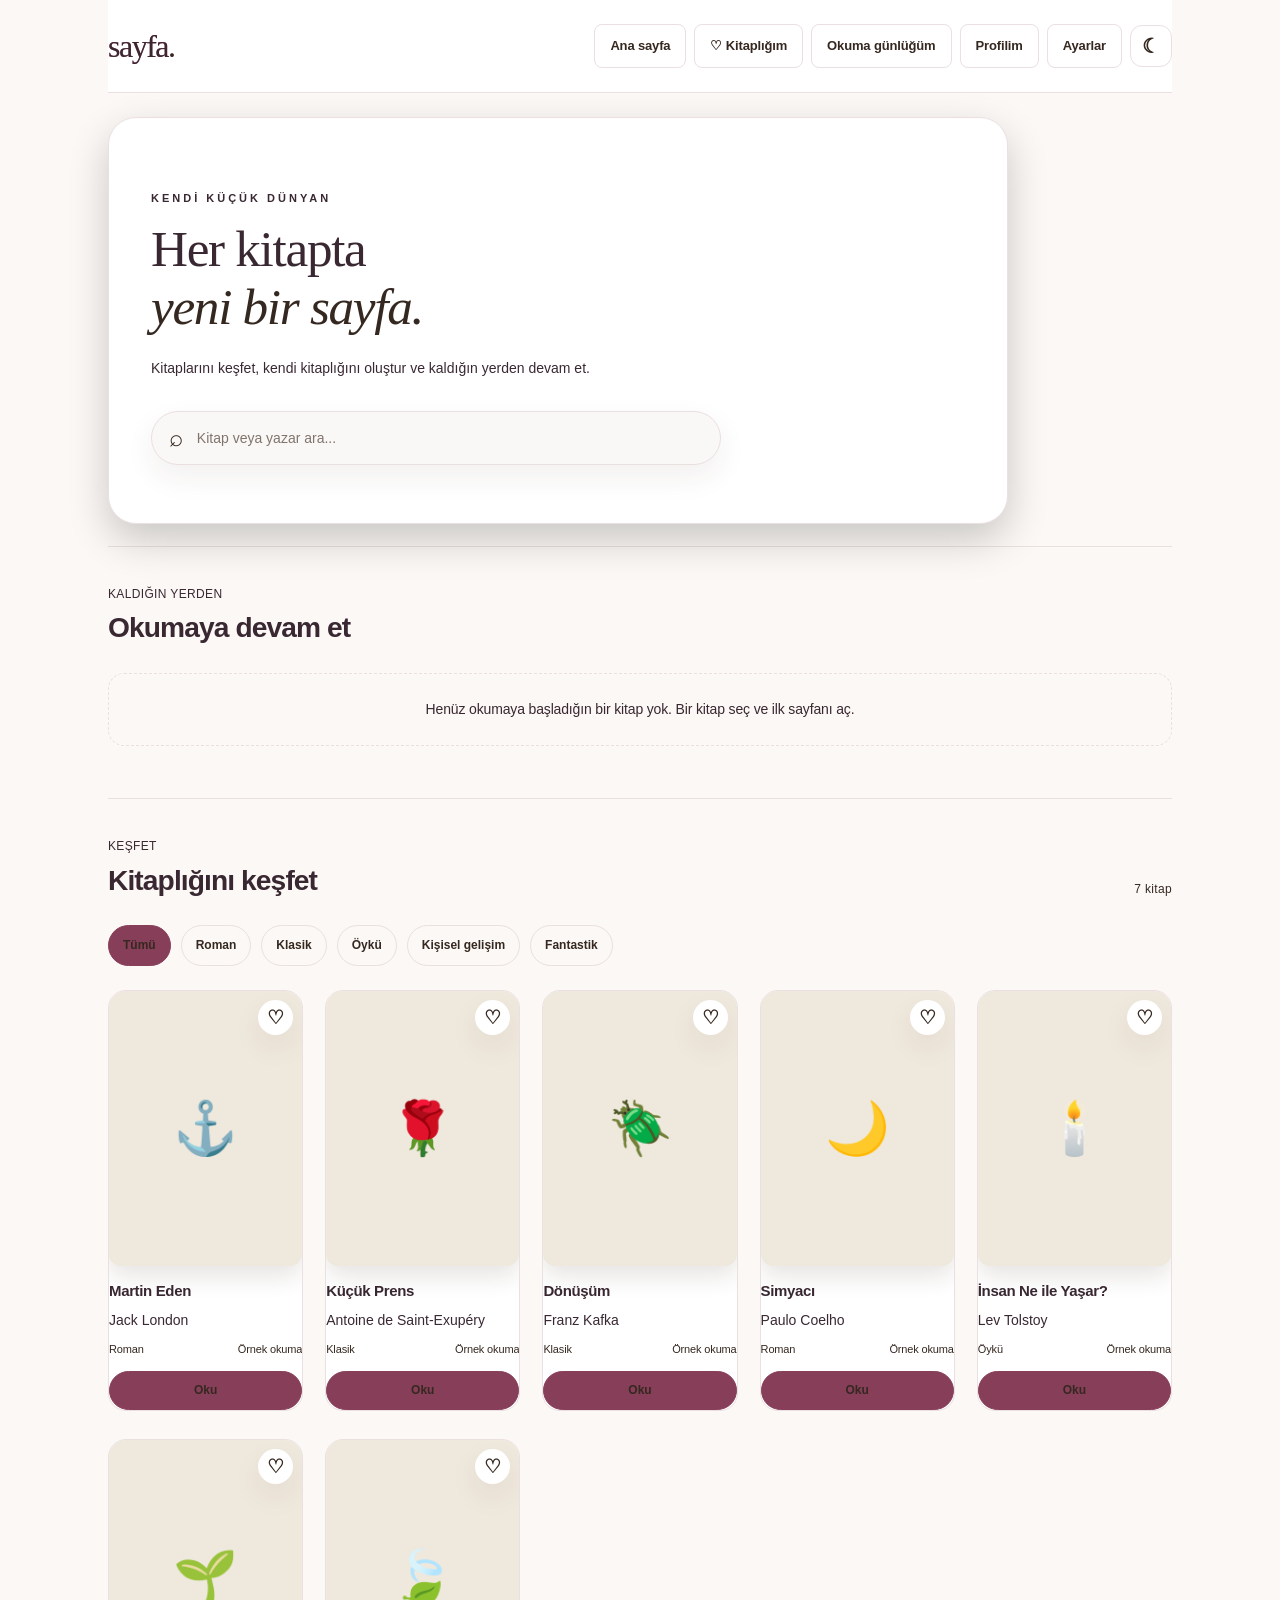
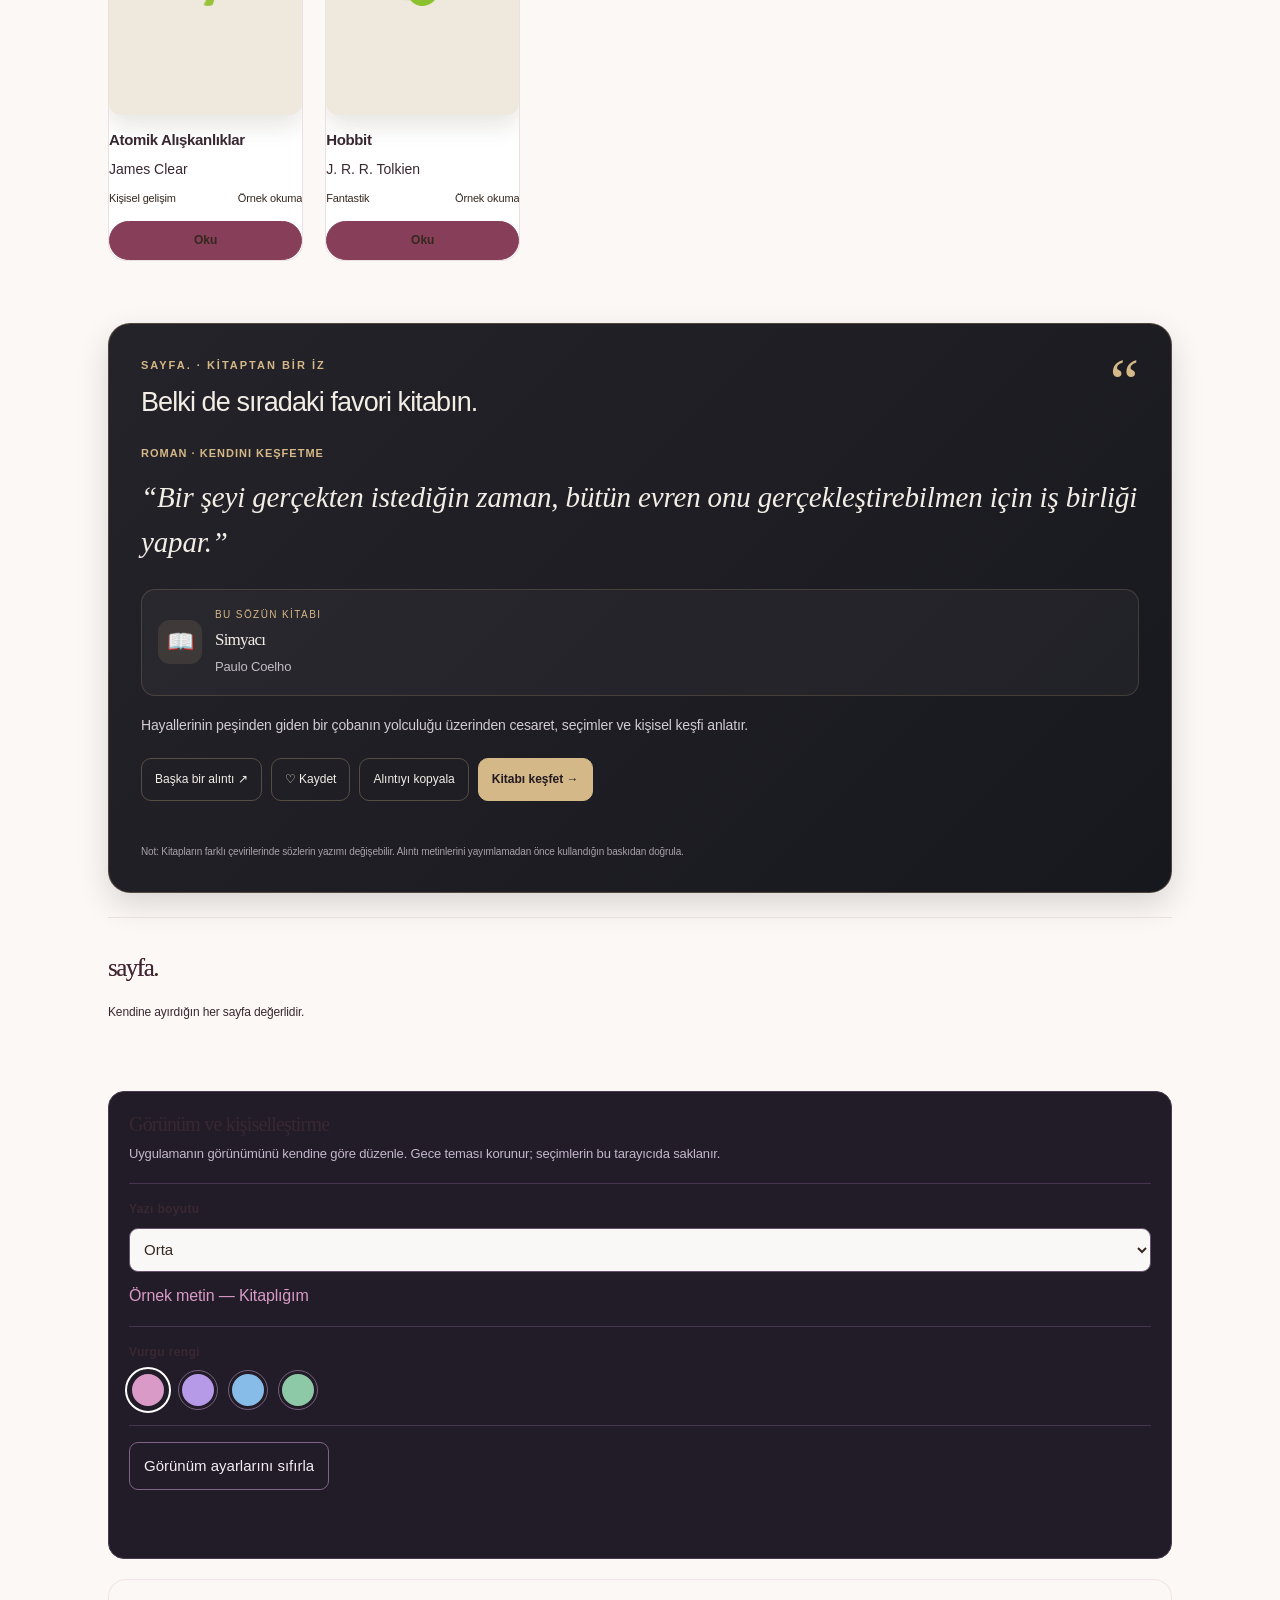
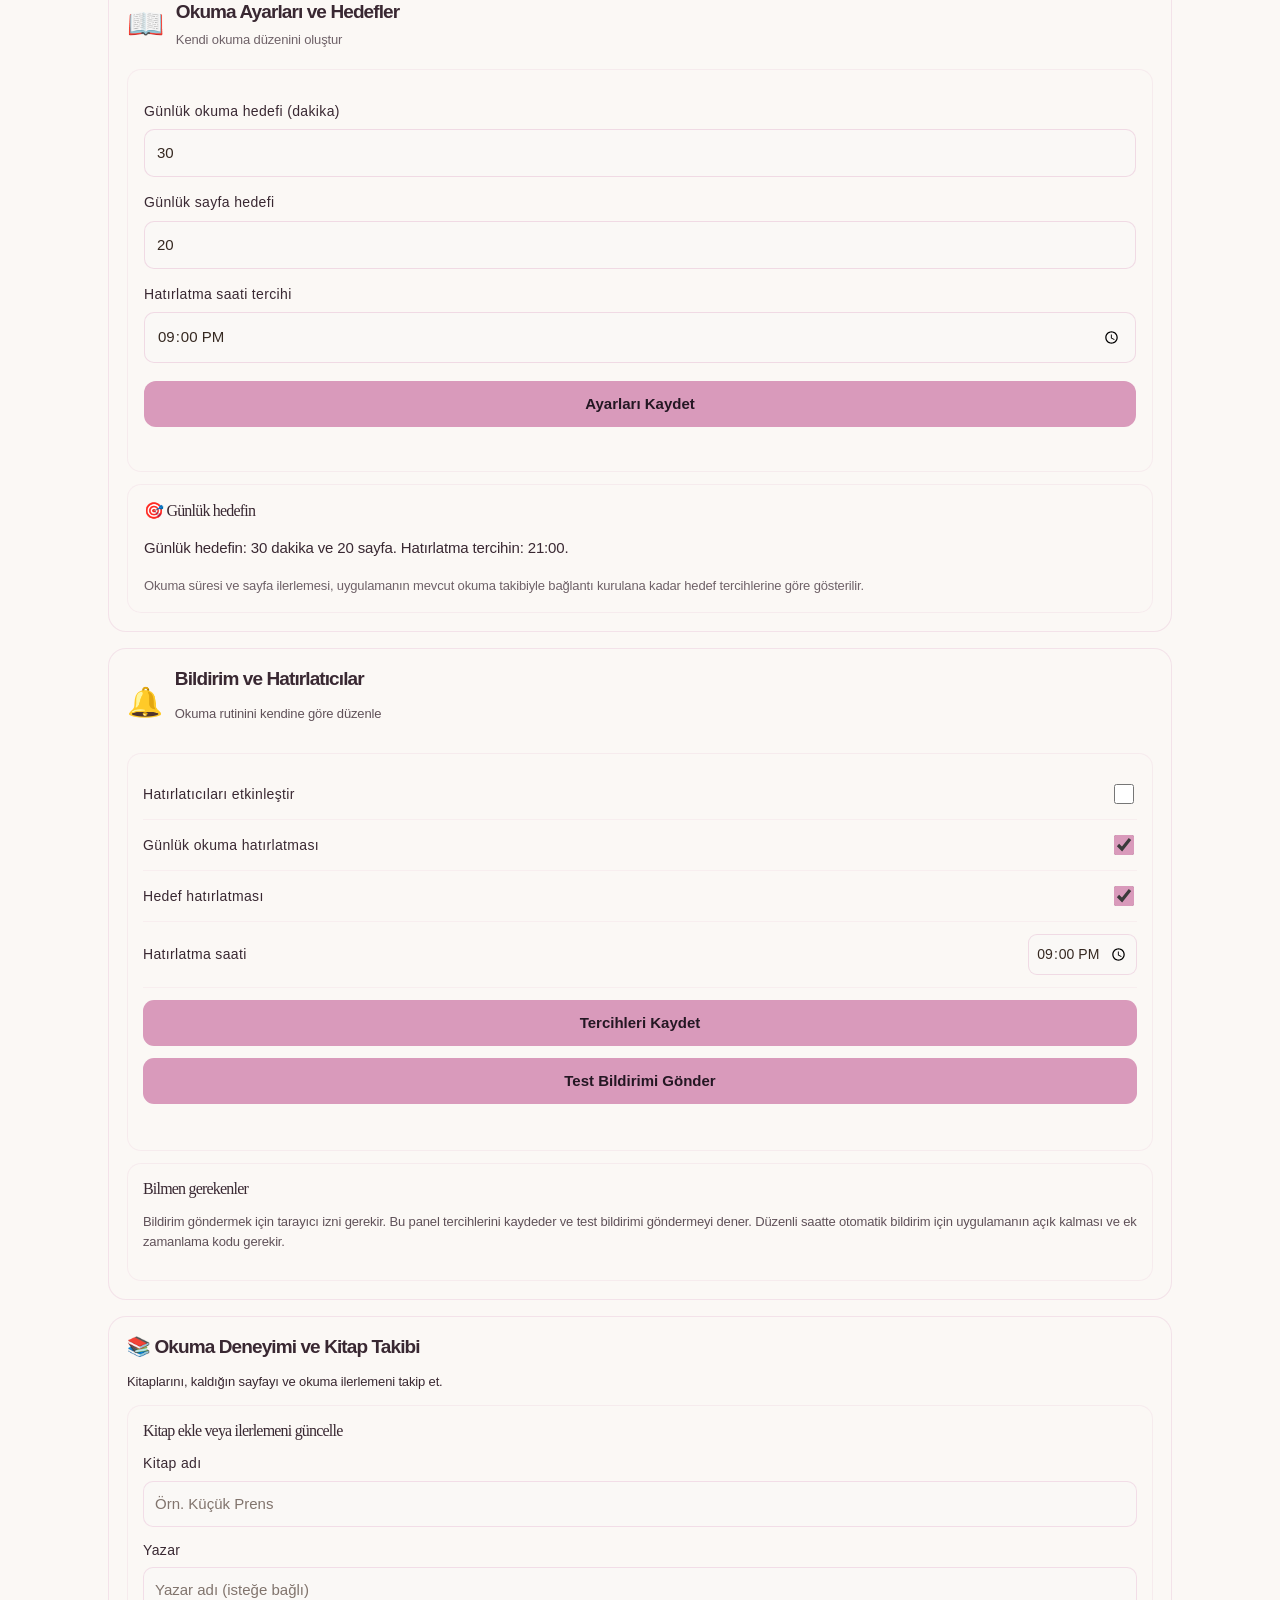
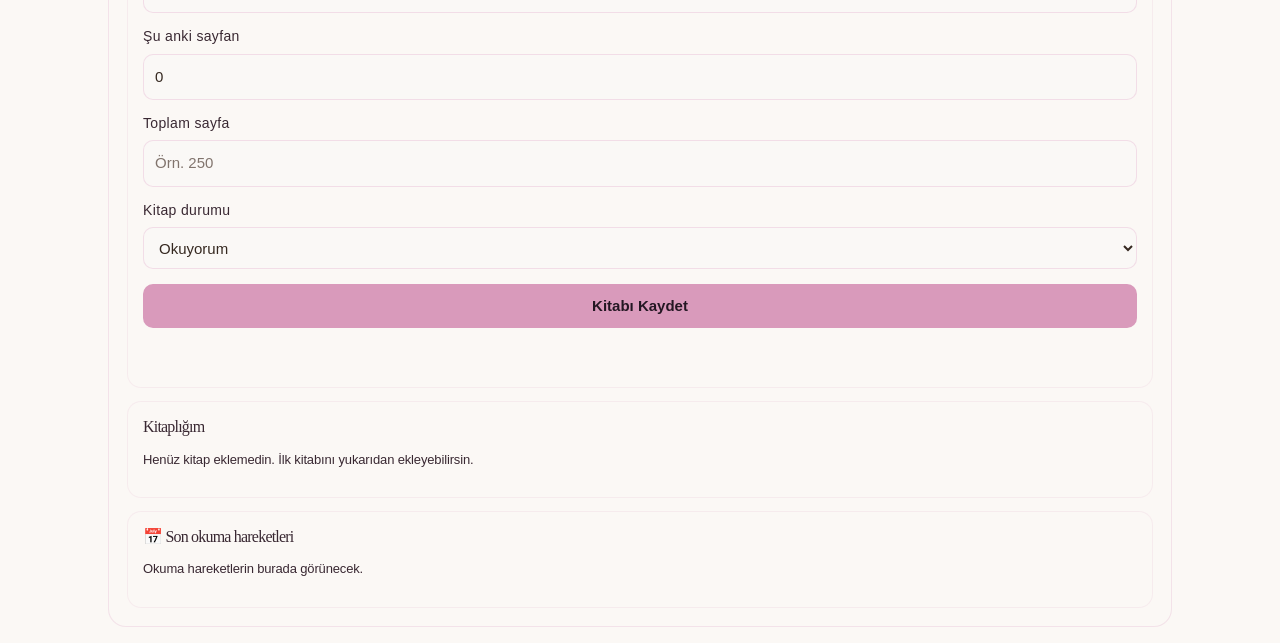
==== commit 2cb0b539: "Update index.html" ====
--- a/index.html
+++ b/index.html
@@ -2,6 +2,14 @@
 <html lang="en">
 
   <head>
+      
+<link rel="manifest" href="./manifest.json">
+<meta name="theme-color" content="#101010">
+<meta name="apple-mobile-web-app-capable" content="yes">
+<meta name="apple-mobile-web-app-title" content="SAYFA.">
+<meta name="apple-mobile-web-app-status-bar-style" content="black">
+<link rel="icon" href="./icon.svg" type="image/svg+xml">
+    
     <meta charset="UTF-8">
     <title>Untitled</title>
     <link rel="stylesheet" href="./style.css">
@@ -166,6 +174,12 @@
 <script src="https://cdn.jsdelivr.net/npm/epubjs/dist/epub.min.js"></script>
     <script  src="./script.js"></script>
 
+<script>
+if ("serviceWorker" in navigator) {
+  navigator.serviceWorker.register("./service-worker.js");
+}
+</script>
+
   </body>
   
 </html>
